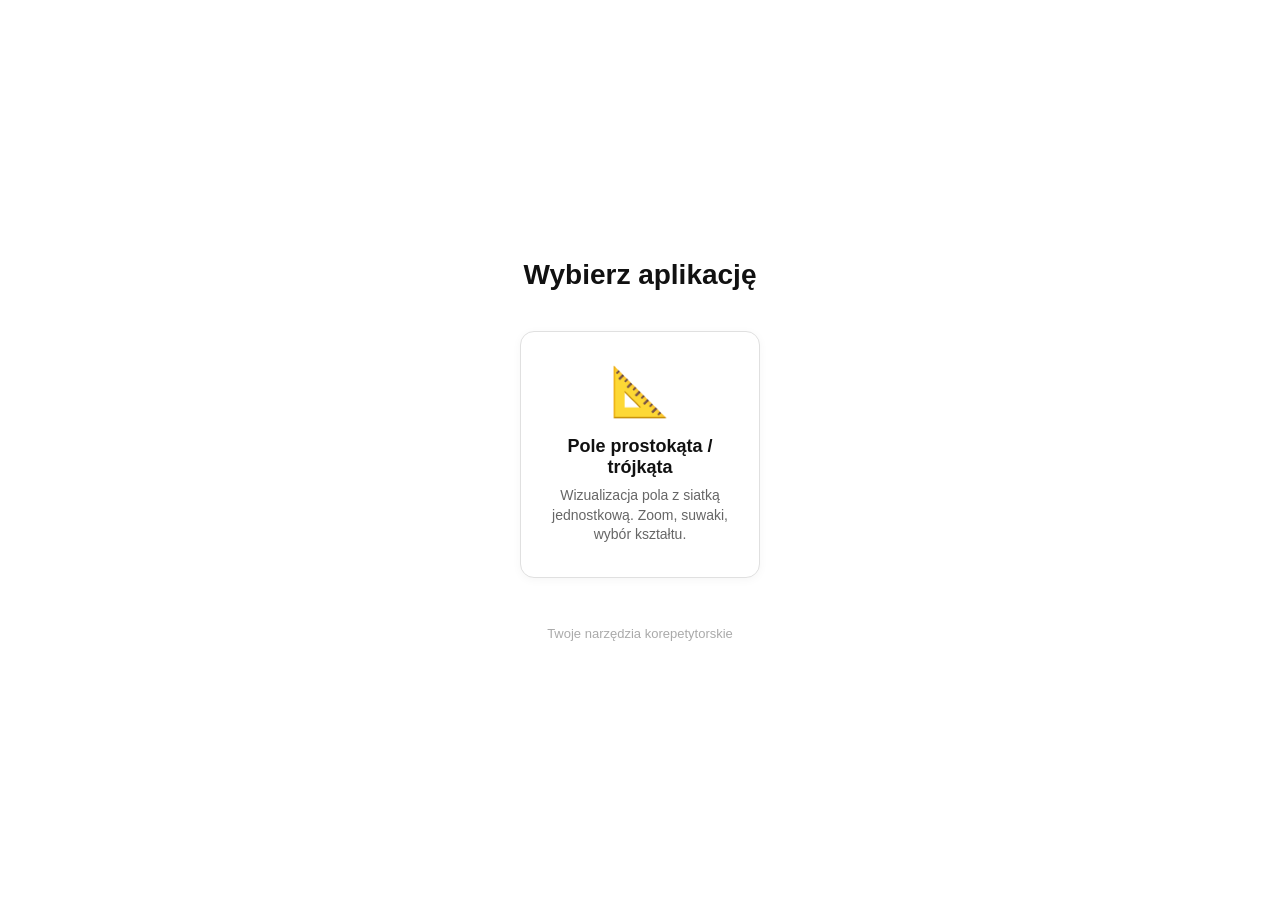
==== index.html @ ae8482b0 "Add files via upload" ====
<!DOCTYPE html>
<html lang="pl">
<head>
    <meta charset="UTF-8">
    <meta name="viewport" content="width=device-width, initial-scale=1.0">
    <title>Korepetycje – Aplikacje</title>
    <style>
        * { box-sizing: border-box; margin: 0; padding: 0; }
        body {
            font-family: -apple-system, BlinkMacSystemFont, "Segoe UI", Roboto, Helvetica, Arial, sans-serif;
            min-height: 100vh;
            background: white;
            color: #2c2c2c;
            display: flex;
            flex-direction: column;
            align-items: center;
            justify-content: center;
            padding: 24px;
        }
        h1 {
            font-size: 28px;
            font-weight: 600;
            margin-bottom: 40px;
            color: #111;
            text-align: center;
        }
        .app-grid {
            display: flex;
            flex-wrap: wrap;
            gap: 20px;
            justify-content: center;
        }
        .app-card {
            background: white;
            border: 1px solid #e0e0e0;
            border-radius: 14px;
            padding: 32px 24px;
            text-align: center;
            width: 240px;
            box-shadow: 0 2px 10px rgba(0,0,0,0.04);
            transition: box-shadow 0.2s, transform 0.2s;
            text-decoration: none;
            color: inherit;
            display: block;
        }
        .app-card:hover {
            box-shadow: 0 8px 24px rgba(0,0,0,0.08);
            transform: translateY(-2px);
        }
        .app-icon {
            font-size: 48px;
            margin-bottom: 16px;
        }
        .app-title {
            font-size: 18px;
            font-weight: 600;
            margin-bottom: 8px;
            color: #111;
        }
        .app-desc {
            font-size: 14px;
            color: #666;
            line-height: 1.4;
        }
        .footer {
            margin-top: 48px;
            font-size: 13px;
            color: #aaa;
        }
    </style>
</head>
<body>
    <h1>Wybierz aplikację</h1>
    <div class="app-grid">
        <!-- App card for the rectangle/triangle area app -->
        <a href="pole-prostokata/index.html" class="app-card">
            <div class="app-icon">📐</div>
            <div class="app-title">Pole prostokąta / trójkąta</div>
            <div class="app-desc">Wizualizacja pola z siatką jednostkową. Zoom, suwaki, wybór kształtu.</div>
        </a>
        <!-- Add more app cards here in the future -->
    </div>
    <div class="footer">Twoje narzędzia korepetytorskie</div>
</body>
</html>
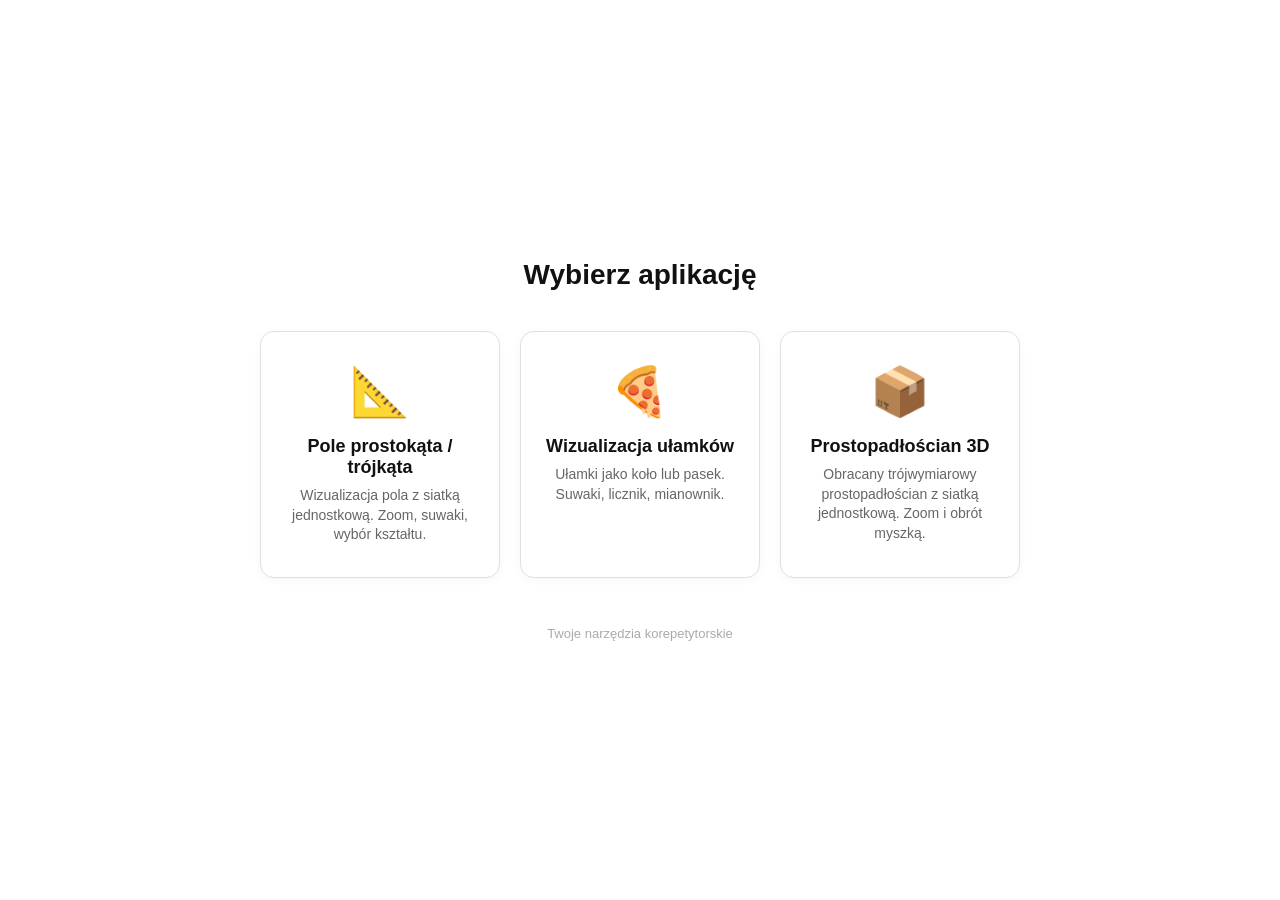
==== commit b0b78931: "Update index.html" ====
--- a/index.html
+++ b/index.html
@@ -73,13 +73,25 @@
     <h1>Wybierz aplikację</h1>
     <div class="app-grid">
         <!-- App card for the rectangle/triangle area app -->
-        <a href="pole-prostokata/index.html" class="app-card">
+        <a href="PoleApp/index.html" class="app-card">
             <div class="app-icon">📐</div>
             <div class="app-title">Pole prostokąta / trójkąta</div>
             <div class="app-desc">Wizualizacja pola z siatką jednostkową. Zoom, suwaki, wybór kształtu.</div>
         </a>
-        <!-- Add more app cards here in the future -->
+
+        <a href="UlamkiApp/index.html" class="app-card">
+        <div class="app-icon">🍕</div>
+        <div class="app-title">Wizualizacja ułamków</div>
+        <div class="app-desc">Ułamki jako koło lub pasek. Suwaki, licznik, mianownik.</div>
+        </a>
+
+        <a href="PrismApp/index.html" class="app-card">
+    <div class="app-icon">📦</div>
+    <div class="app-title">Prostopadłościan 3D</div>
+    <div class="app-desc">Obracany trójwymiarowy prostopadłościan z siatką jednostkową. Zoom i obrót myszką.</div>
+</a>
+        
     </div>
     <div class="footer">Twoje narzędzia korepetytorskie</div>
 </body>
-</html>+</html>
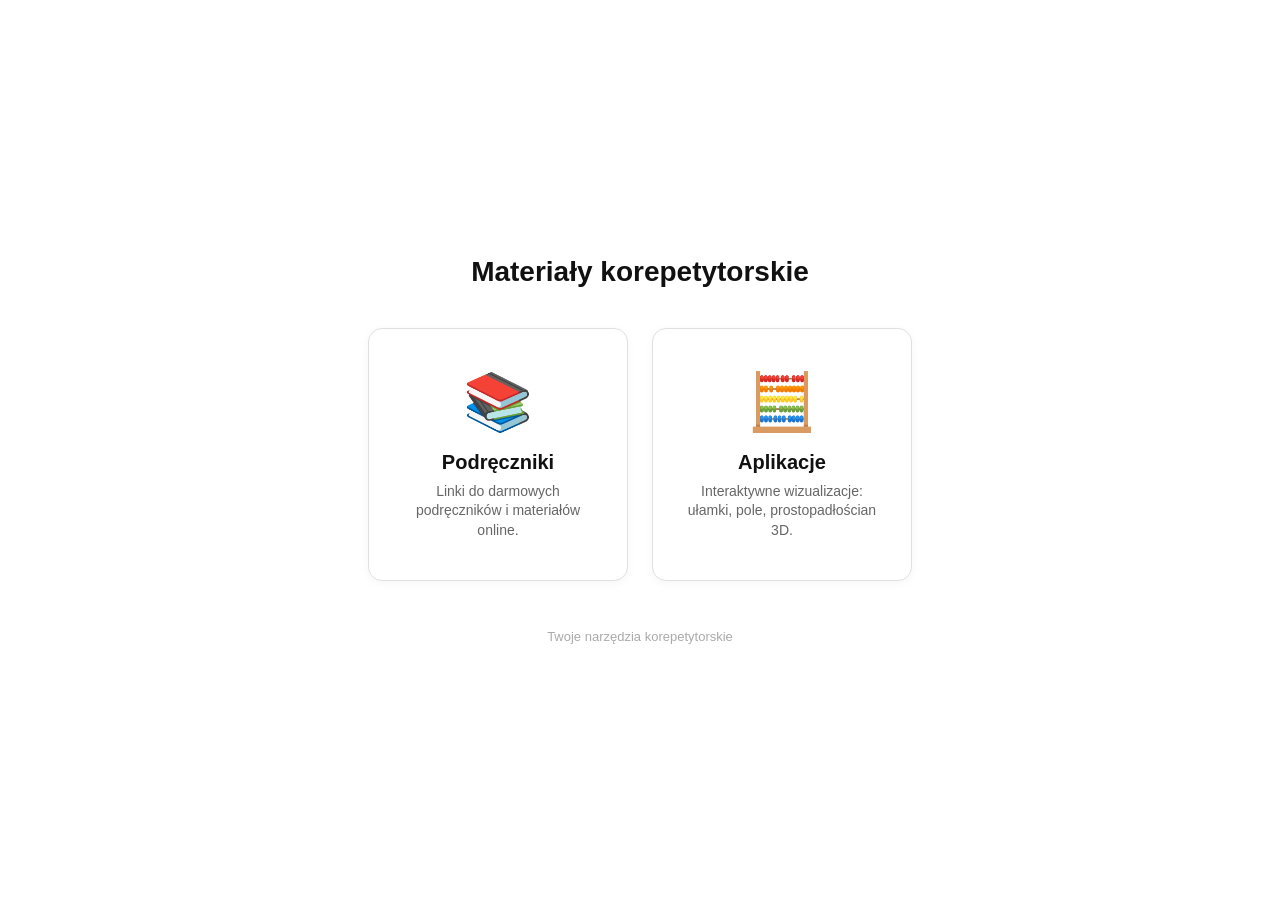
==== commit 7660c0e5: "Add files via upload" ====
--- a/index.html
+++ b/index.html
@@ -3,7 +3,7 @@
 <head>
     <meta charset="UTF-8">
     <meta name="viewport" content="width=device-width, initial-scale=1.0">
-    <title>Korepetycje – Aplikacje</title>
+    <title>Korepetycje – materiały</title>
     <style>
         * { box-sizing: border-box; margin: 0; padding: 0; }
         body {
@@ -24,40 +24,40 @@
             color: #111;
             text-align: center;
         }
-        .app-grid {
+        .hub-grid {
             display: flex;
             flex-wrap: wrap;
-            gap: 20px;
+            gap: 24px;
             justify-content: center;
         }
-        .app-card {
+        .hub-card {
             background: white;
             border: 1px solid #e0e0e0;
             border-radius: 14px;
-            padding: 32px 24px;
+            padding: 40px 32px;
             text-align: center;
-            width: 240px;
+            width: 260px;
             box-shadow: 0 2px 10px rgba(0,0,0,0.04);
             transition: box-shadow 0.2s, transform 0.2s;
             text-decoration: none;
             color: inherit;
             display: block;
         }
-        .app-card:hover {
+        .hub-card:hover {
             box-shadow: 0 8px 24px rgba(0,0,0,0.08);
             transform: translateY(-2px);
         }
-        .app-icon {
-            font-size: 48px;
+        .hub-icon {
+            font-size: 56px;
             margin-bottom: 16px;
         }
-        .app-title {
-            font-size: 18px;
+        .hub-title {
+            font-size: 20px;
             font-weight: 600;
             margin-bottom: 8px;
             color: #111;
         }
-        .app-desc {
+        .hub-desc {
             font-size: 14px;
             color: #666;
             line-height: 1.4;
@@ -70,28 +70,19 @@
     </style>
 </head>
 <body>
-    <h1>Wybierz aplikację</h1>
-    <div class="app-grid">
-        <!-- App card for the rectangle/triangle area app -->
-        <a href="PoleApp/index.html" class="app-card">
-            <div class="app-icon">📐</div>
-            <div class="app-title">Pole prostokąta / trójkąta</div>
-            <div class="app-desc">Wizualizacja pola z siatką jednostkową. Zoom, suwaki, wybór kształtu.</div>
+    <h1>Materiały korepetytorskie</h1>
+    <div class="hub-grid">
+        <a href="Books/index.html" class="hub-card">
+            <div class="hub-icon">📚</div>
+            <div class="hub-title">Podręczniki</div>
+            <div class="hub-desc">Linki do darmowych podręczników i materiałów online.</div>
         </a>
-
-        <a href="UlamkiApp/index.html" class="app-card">
-        <div class="app-icon">🍕</div>
-        <div class="app-title">Wizualizacja ułamków</div>
-        <div class="app-desc">Ułamki jako koło lub pasek. Suwaki, licznik, mianownik.</div>
+        <a href="Apps/index.html" class="hub-card">
+            <div class="hub-icon">🧮</div>
+            <div class="hub-title">Aplikacje</div>
+            <div class="hub-desc">Interaktywne wizualizacje: ułamki, pole, prostopadłościan 3D.</div>
         </a>
-
-        <a href="PrismApp/index.html" class="app-card">
-    <div class="app-icon">📦</div>
-    <div class="app-title">Prostopadłościan 3D</div>
-    <div class="app-desc">Obracany trójwymiarowy prostopadłościan z siatką jednostkową. Zoom i obrót myszką.</div>
-</a>
-        
     </div>
     <div class="footer">Twoje narzędzia korepetytorskie</div>
 </body>
-</html>
+</html>
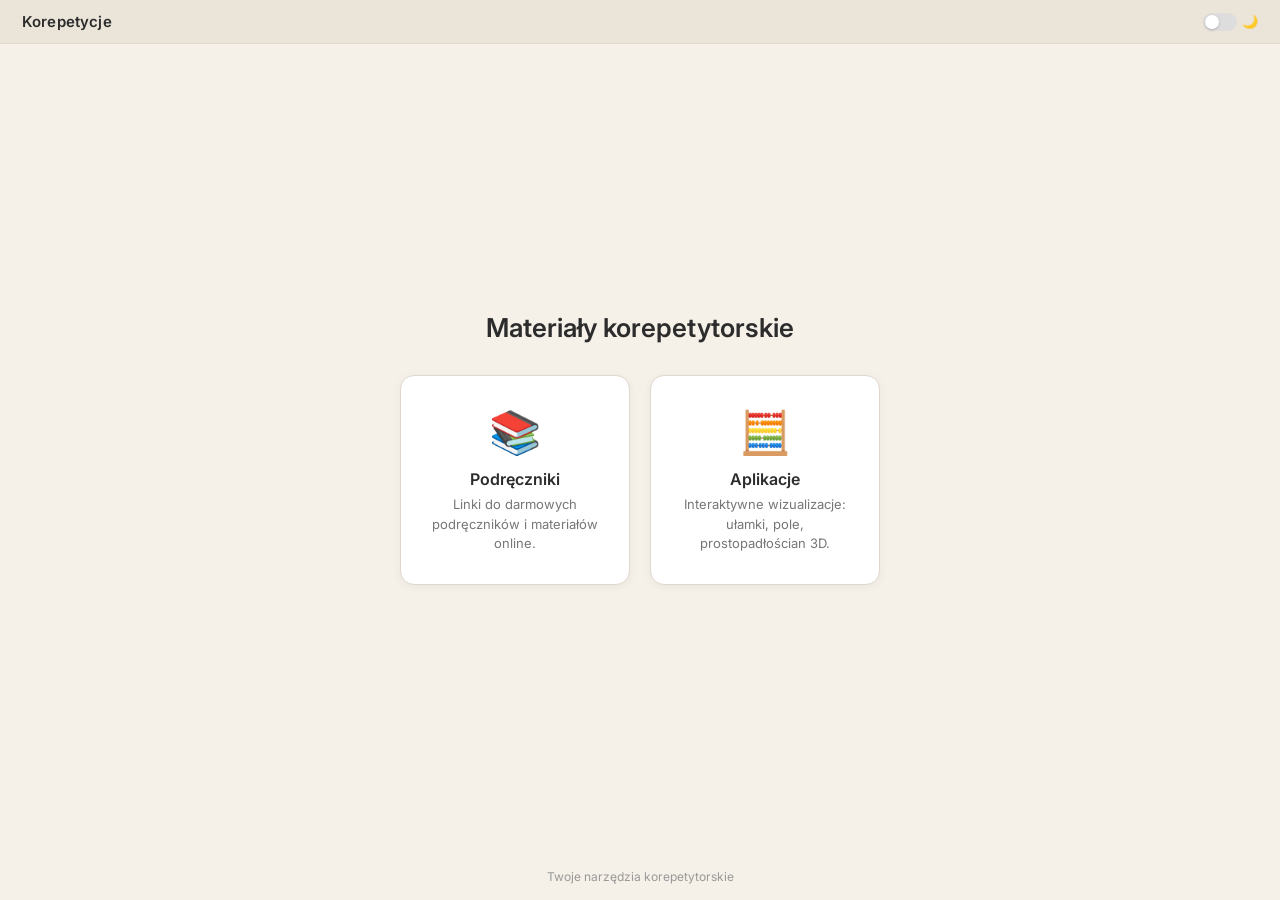
==== commit 12394e9b: "Add files via upload" ====
--- a/index.html
+++ b/index.html
@@ -1,88 +1,146 @@
 <!DOCTYPE html>
 <html lang="pl">
 <head>
-    <meta charset="UTF-8">
-    <meta name="viewport" content="width=device-width, initial-scale=1.0">
-    <title>Korepetycje – materiały</title>
-    <style>
-        * { box-sizing: border-box; margin: 0; padding: 0; }
-        body {
-            font-family: -apple-system, BlinkMacSystemFont, "Segoe UI", Roboto, Helvetica, Arial, sans-serif;
-            min-height: 100vh;
-            background: white;
-            color: #2c2c2c;
-            display: flex;
-            flex-direction: column;
-            align-items: center;
-            justify-content: center;
-            padding: 24px;
-        }
-        h1 {
-            font-size: 28px;
-            font-weight: 600;
-            margin-bottom: 40px;
-            color: #111;
-            text-align: center;
-        }
-        .hub-grid {
-            display: flex;
-            flex-wrap: wrap;
-            gap: 24px;
-            justify-content: center;
-        }
-        .hub-card {
-            background: white;
-            border: 1px solid #e0e0e0;
-            border-radius: 14px;
-            padding: 40px 32px;
-            text-align: center;
-            width: 260px;
-            box-shadow: 0 2px 10px rgba(0,0,0,0.04);
-            transition: box-shadow 0.2s, transform 0.2s;
-            text-decoration: none;
-            color: inherit;
-            display: block;
-        }
-        .hub-card:hover {
-            box-shadow: 0 8px 24px rgba(0,0,0,0.08);
-            transform: translateY(-2px);
-        }
-        .hub-icon {
-            font-size: 56px;
-            margin-bottom: 16px;
-        }
-        .hub-title {
-            font-size: 20px;
-            font-weight: 600;
-            margin-bottom: 8px;
-            color: #111;
-        }
-        .hub-desc {
-            font-size: 14px;
-            color: #666;
-            line-height: 1.4;
-        }
-        .footer {
-            margin-top: 48px;
-            font-size: 13px;
-            color: #aaa;
-        }
-    </style>
+  <meta charset="UTF-8">
+  <meta name="viewport" content="width=device-width, initial-scale=1.0">
+  <title>Korepetycje – materiały</title>
+  <link rel="preconnect" href="https://fonts.googleapis.com"><link href="https://fonts.googleapis.com/css2?family=Inter:wght@400;500;600&display=swap" rel="stylesheet">
+  <style>
+
+  :root {
+    --bg: #f5f0e8; --bg2: #ebe5d9; --bg-card: #ffffff;
+    --border: #e0d8cc; --text: #2c2c2c; --text-muted: #999; --text-sub: #777;
+    --input-bg: #fdfcf9; --input-border: #d5cdc0; --hover-bg: #e4ddd1;
+    --accent: #7a6a55; --divider: #ddd;
+    --shadow: 0 2px 10px rgba(0,0,0,0.05); --shadow-hover: 0 8px 24px rgba(0,0,0,0.10);
+  }
+  [data-theme="dark"] {
+    --bg: #1c1b18; --bg2: #242320; --bg-card: #242320;
+    --border: #38362f; --text: #e8e2d8; --text-muted: #6a6455; --text-sub: #8a8070;
+    --input-bg: #2a2825; --input-border: #45433a; --hover-bg: #2e2c28;
+    --accent: #a08c70; --divider: #38362f;
+    --shadow: 0 2px 10px rgba(0,0,0,0.3); --shadow-hover: 0 8px 24px rgba(0,0,0,0.4);
+  }
+  * { box-sizing: border-box; margin: 0; padding: 0; }
+  body { font-family: 'Inter', -apple-system, sans-serif; background: var(--bg); color: var(--text); transition: background 0.2s, color 0.2s; }
+  .topbar {
+    display: flex; align-items: center; justify-content: space-between;
+    padding: 12px 22px; background: var(--bg2); border-bottom: 1px solid var(--border);
+    flex-shrink: 0; transition: background 0.2s, border-color 0.2s;
+  }
+  .topbar-title { font-size: 15px; font-weight: 600; color: var(--text); letter-spacing: 0.01em; }
+  .topbar-right { display: flex; align-items: center; gap: 12px; }
+  .back-btn {
+    font-size: 13px; font-weight: 500; color: var(--text-muted); text-decoration: none;
+    padding: 5px 11px; border: 1px solid var(--input-border); border-radius: 6px;
+    background: transparent; white-space: nowrap; transition: background 0.15s, color 0.15s;
+  }
+  .back-btn:hover { background: var(--hover-bg); color: var(--text); }
+  .theme-toggle { display: flex; align-items: center; gap: 5px; cursor: pointer; user-select: none; }
+  .theme-toggle input[type="checkbox"] { display: none; }
+  .toggle-track {
+    width: 34px; height: 18px; background: var(--divider); border-radius: 9px;
+    position: relative; transition: background 0.2s; flex-shrink: 0;
+  }
+  .theme-toggle input:checked + .toggle-track { background: var(--accent); }
+  .toggle-thumb {
+    width: 14px; height: 14px; background: white; border-radius: 50%;
+    position: absolute; top: 2px; left: 2px; transition: transform 0.2s;
+    box-shadow: 0 1px 3px rgba(0,0,0,0.2);
+  }
+  .theme-toggle input:checked + .toggle-track .toggle-thumb { transform: translateX(16px); }
+  .toggle-icon { font-size: 13px; line-height: 1; }
+  .controls-bar {
+    flex-shrink: 0; display: flex; flex-wrap: wrap; align-items: center; justify-content: center;
+    gap: 16px; padding: 10px 20px 13px; background: var(--bg2); border-top: 1px solid var(--border);
+    transition: background 0.2s, border-color 0.2s;
+  }
+  .control-group { display: flex; align-items: center; gap: 7px; }
+  .ctrl-label { font-size: 11px; font-weight: 500; color: var(--text-muted); text-transform: uppercase; letter-spacing: 0.08em; white-space: nowrap; }
+  .bar-divider { width: 1px; height: 24px; background: var(--divider); }
+  input[type="text"] {
+    width: 52px; padding: 5px 6px; border: 1px solid var(--input-border); border-radius: 6px;
+    font-size: 13px; font-family: 'Inter', sans-serif; text-align: center;
+    background: var(--input-bg); color: var(--text); outline: none;
+    transition: background 0.2s, border-color 0.2s, color 0.2s;
+  }
+  input[type="text"]:focus { border-color: var(--accent); }
+  input[type="range"] { accent-color: var(--accent); cursor: pointer; width: 110px; }
+  select {
+    padding: 5px 8px; border: 1px solid var(--input-border); border-radius: 6px;
+    font-size: 13px; font-family: 'Inter', sans-serif;
+    background: var(--input-bg); color: var(--text); cursor: pointer; outline: none;
+    transition: background 0.2s, color 0.2s;
+  }
+  input[type="color"] {
+    width: 30px; height: 26px; border: 1px solid var(--input-border);
+    border-radius: 6px; cursor: pointer; background: var(--input-bg); padding: 2px;
+  }
+  .card-grid { display: flex; flex-wrap: wrap; gap: 20px; justify-content: center; }
+  .card {
+    background: var(--bg-card); border: 1px solid var(--border); border-radius: 14px;
+    padding: 30px 22px; text-align: center; text-decoration: none; color: var(--text);
+    display: block; box-shadow: var(--shadow);
+    transition: box-shadow 0.2s, transform 0.2s, background 0.2s, border-color 0.2s;
+  }
+  .card:hover { box-shadow: var(--shadow-hover); transform: translateY(-2px); }
+  .card-icon { font-size: 42px; margin-bottom: 12px; }
+  .card-title { font-size: 16px; font-weight: 600; margin-bottom: 6px; color: var(--text); }
+  .card-desc { font-size: 13px; color: var(--text-sub); line-height: 1.5; }
+
+    body { min-height: 100vh; display: flex; flex-direction: column; }
+    .main { flex: 1; display: flex; flex-direction: column; align-items: center; justify-content: center; padding: 32px 24px; gap: 32px; }
+    .page-title { font-size: 26px; font-weight: 600; color: var(--text); text-align: center; }
+    .card { width: 230px; }
+    .footer { text-align: center; font-size: 12px; color: var(--text-muted); padding: 16px; }
+  </style>
 </head>
 <body>
-    <h1>Materiały korepetytorskie</h1>
-    <div class="hub-grid">
-        <a href="Books/index.html" class="hub-card">
-            <div class="hub-icon">📚</div>
-            <div class="hub-title">Podręczniki</div>
-            <div class="hub-desc">Linki do darmowych podręczników i materiałów online.</div>
-        </a>
-        <a href="Apps/index.html" class="hub-card">
-            <div class="hub-icon">🧮</div>
-            <div class="hub-title">Aplikacje</div>
-            <div class="hub-desc">Interaktywne wizualizacje: ułamki, pole, prostopadłościan 3D.</div>
-        </a>
+  <div class="topbar">
+    <span class="topbar-title">Korepetycje</span>
+    <label class="theme-toggle" title="Tryb ciemny / jasny">
+      <input type="checkbox" id="themeToggle">
+      <span class="toggle-track"><span class="toggle-thumb"></span></span>
+      <span class="toggle-icon">🌙</span>
+    </label>
+  </div>
+  <div class="main">
+    <h1 class="page-title">Materiały korepetytorskie</h1>
+    <div class="card-grid">
+      <a href="Books/index.html" class="card">
+        <div class="card-icon">📚</div>
+        <div class="card-title">Podręczniki</div>
+        <div class="card-desc">Linki do darmowych podręczników i materiałów online.</div>
+      </a>
+      <a href="Apps/index.html" class="card">
+        <div class="card-icon">🧮</div>
+        <div class="card-title">Aplikacje</div>
+        <div class="card-desc">Interaktywne wizualizacje: ułamki, pole, prostopadłościan 3D.</div>
+      </a>
     </div>
-    <div class="footer">Twoje narzędzia korepetytorskie</div>
+  </div>
+  <div class="footer">Twoje narzędzia korepetytorskie</div>
+  <script>
+  (function() {
+    const toggle = document.getElementById('themeToggle');
+    const root = document.documentElement;
+    if (localStorage.getItem('theme') === 'dark') {
+      root.setAttribute('data-theme', 'dark');
+      if (toggle) toggle.checked = true;
+    }
+    if (toggle) {
+      toggle.addEventListener('change', () => {
+        if (toggle.checked) {
+          root.setAttribute('data-theme', 'dark');
+          localStorage.setItem('theme', 'dark');
+        } else {
+          root.removeAttribute('data-theme');
+          localStorage.setItem('theme', 'light');
+        }
+        window.dispatchEvent(new Event('themechange'));
+      });
+    }
+  })();
+</script>
 </body>
 </html>
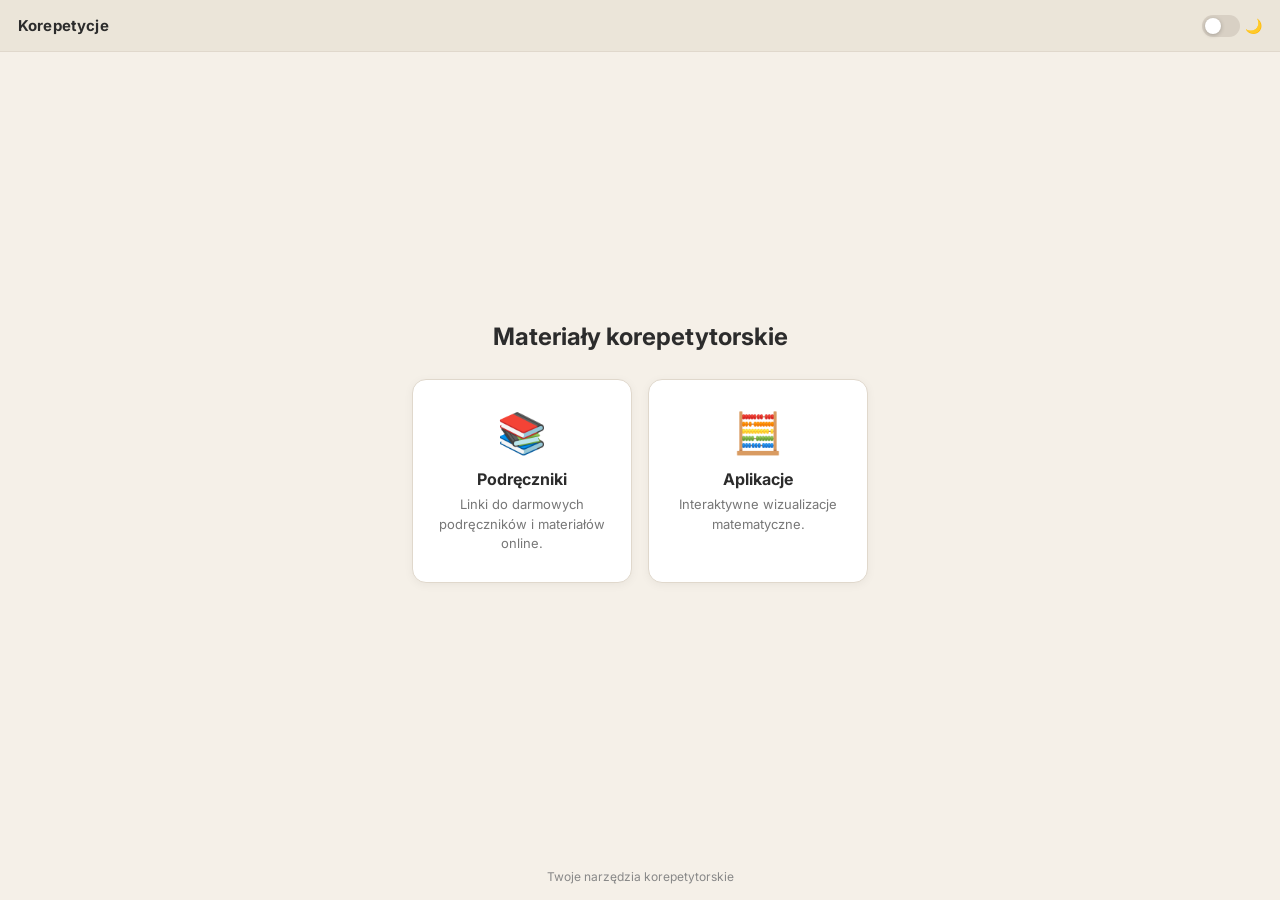
==== commit 2b14a133: "Add files via upload" ====
--- a/index.html
+++ b/index.html
@@ -4,94 +4,142 @@
   <meta charset="UTF-8">
   <meta name="viewport" content="width=device-width, initial-scale=1.0">
   <title>Korepetycje – materiały</title>
-  <link rel="preconnect" href="https://fonts.googleapis.com"><link href="https://fonts.googleapis.com/css2?family=Inter:wght@400;500;600&display=swap" rel="stylesheet">
+  <link rel="preconnect" href="https://fonts.googleapis.com"><link href="https://fonts.googleapis.com/css2?family=Inter:wght@400;500;600;700&display=swap" rel="stylesheet">
   <style>
 
   :root {
     --bg: #f5f0e8; --bg2: #ebe5d9; --bg-card: #ffffff;
-    --border: #e0d8cc; --text: #2c2c2c; --text-muted: #999; --text-sub: #777;
-    --input-bg: #fdfcf9; --input-border: #d5cdc0; --hover-bg: #e4ddd1;
-    --accent: #7a6a55; --divider: #ddd;
+    --border: #e0d8cc; --text: #2c2c2c; --text-muted: #888; --text-sub: #777;
+    --input-bg: #fdfcf9; --input-border: #c8c0b4; --hover-bg: #e4ddd1;
+    --accent: #7a6a55; --divider: #d8d0c4;
     --shadow: 0 2px 10px rgba(0,0,0,0.05); --shadow-hover: 0 8px 24px rgba(0,0,0,0.10);
   }
   [data-theme="dark"] {
     --bg: #1c1b18; --bg2: #242320; --bg-card: #242320;
     --border: #38362f; --text: #e8e2d8; --text-muted: #6a6455; --text-sub: #8a8070;
-    --input-bg: #2a2825; --input-border: #45433a; --hover-bg: #2e2c28;
-    --accent: #a08c70; --divider: #38362f;
+    --input-bg: #2a2825; --input-border: #4a4840; --hover-bg: #2e2c28;
+    --accent: #a08c70; --divider: #3a3830;
     --shadow: 0 2px 10px rgba(0,0,0,0.3); --shadow-hover: 0 8px 24px rgba(0,0,0,0.4);
   }
   * { box-sizing: border-box; margin: 0; padding: 0; }
-  body { font-family: 'Inter', -apple-system, sans-serif; background: var(--bg); color: var(--text); transition: background 0.2s, color 0.2s; }
+  body {
+    font-family: 'Inter', -apple-system, sans-serif;
+    background: var(--bg); color: var(--text);
+    transition: background 0.2s, color 0.2s;
+    -webkit-tap-highlight-color: transparent;
+  }
+
+  /* ── Topbar ── */
   .topbar {
     display: flex; align-items: center; justify-content: space-between;
-    padding: 12px 22px; background: var(--bg2); border-bottom: 1px solid var(--border);
+    padding: 13px 18px; background: var(--bg2); border-bottom: 1px solid var(--border);
     flex-shrink: 0; transition: background 0.2s, border-color 0.2s;
+    min-height: 52px;
   }
-  .topbar-title { font-size: 15px; font-weight: 600; color: var(--text); letter-spacing: 0.01em; }
-  .topbar-right { display: flex; align-items: center; gap: 12px; }
+  .topbar-title { font-size: 15px; font-weight: 700; color: var(--text); letter-spacing: 0.01em; }
+  .topbar-right { display: flex; align-items: center; gap: 10px; }
+
   .back-btn {
-    font-size: 13px; font-weight: 500; color: var(--text-muted); text-decoration: none;
-    padding: 5px 11px; border: 1px solid var(--input-border); border-radius: 6px;
-    background: transparent; white-space: nowrap; transition: background 0.15s, color 0.15s;
+    font-size: 13px; font-weight: 600; color: var(--text-muted); text-decoration: none;
+    padding: 7px 13px; border: 1.5px solid var(--input-border); border-radius: 8px;
+    background: var(--input-bg); white-space: nowrap;
+    transition: background 0.15s, color 0.15s, border-color 0.15s;
   }
   .back-btn:hover { background: var(--hover-bg); color: var(--text); }
+
+  /* ── Dark mode toggle ── */
   .theme-toggle { display: flex; align-items: center; gap: 5px; cursor: pointer; user-select: none; }
   .theme-toggle input[type="checkbox"] { display: none; }
   .toggle-track {
-    width: 34px; height: 18px; background: var(--divider); border-radius: 9px;
+    width: 38px; height: 22px; background: var(--divider); border-radius: 11px;
     position: relative; transition: background 0.2s; flex-shrink: 0;
   }
   .theme-toggle input:checked + .toggle-track { background: var(--accent); }
   .toggle-thumb {
-    width: 14px; height: 14px; background: white; border-radius: 50%;
-    position: absolute; top: 2px; left: 2px; transition: transform 0.2s;
-    box-shadow: 0 1px 3px rgba(0,0,0,0.2);
+    width: 16px; height: 16px; background: white; border-radius: 50%;
+    position: absolute; top: 3px; left: 3px; transition: transform 0.2s;
+    box-shadow: 0 1px 4px rgba(0,0,0,0.25);
   }
   .theme-toggle input:checked + .toggle-track .toggle-thumb { transform: translateX(16px); }
-  .toggle-icon { font-size: 13px; line-height: 1; }
+  .toggle-icon { font-size: 14px; line-height: 1; }
+
+  /* ── Bottom controls bar ── */
   .controls-bar {
-    flex-shrink: 0; display: flex; flex-wrap: wrap; align-items: center; justify-content: center;
-    gap: 16px; padding: 10px 20px 13px; background: var(--bg2); border-top: 1px solid var(--border);
+    flex-shrink: 0;
+    display: flex; flex-wrap: wrap; align-items: center; justify-content: center;
+    gap: 14px 20px; padding: 12px 16px 16px;
+    background: var(--bg2); border-top: 1px solid var(--border);
     transition: background 0.2s, border-color 0.2s;
   }
-  .control-group { display: flex; align-items: center; gap: 7px; }
-  .ctrl-label { font-size: 11px; font-weight: 500; color: var(--text-muted); text-transform: uppercase; letter-spacing: 0.08em; white-space: nowrap; }
-  .bar-divider { width: 1px; height: 24px; background: var(--divider); }
+  .control-group { display: flex; align-items: center; gap: 8px; flex-wrap: nowrap; }
+  .ctrl-label {
+    font-size: 11px; font-weight: 700; color: var(--text-muted);
+    text-transform: uppercase; letter-spacing: 0.09em; white-space: nowrap;
+    min-width: 56px;
+  }
+  .bar-divider { width: 1px; height: 28px; background: var(--divider); flex-shrink: 0; }
+
+  /* ── Inputs ── */
   input[type="text"] {
-    width: 52px; padding: 5px 6px; border: 1px solid var(--input-border); border-radius: 6px;
-    font-size: 13px; font-family: 'Inter', sans-serif; text-align: center;
-    background: var(--input-bg); color: var(--text); outline: none;
-    transition: background 0.2s, border-color 0.2s, color 0.2s;
+    width: 56px; padding: 7px 8px;
+    border: 1.5px solid var(--input-border); border-radius: 8px;
+    font-size: 15px; font-weight: 600; font-family: 'Inter', sans-serif;
+    text-align: center; background: var(--input-bg); color: var(--text);
+    outline: none; transition: background 0.2s, border-color 0.2s, color 0.2s;
   }
   input[type="text"]:focus { border-color: var(--accent); }
-  input[type="range"] { accent-color: var(--accent); cursor: pointer; width: 110px; }
+  input[type="range"] {
+    accent-color: var(--accent); cursor: pointer;
+    width: 120px; height: 20px;
+  }
   select {
-    padding: 5px 8px; border: 1px solid var(--input-border); border-radius: 6px;
-    font-size: 13px; font-family: 'Inter', sans-serif;
-    background: var(--input-bg); color: var(--text); cursor: pointer; outline: none;
-    transition: background 0.2s, color 0.2s;
+    padding: 7px 10px; border: 1.5px solid var(--input-border); border-radius: 8px;
+    font-size: 14px; font-weight: 600; font-family: 'Inter', sans-serif;
+    background: var(--input-bg); color: var(--text);
+    cursor: pointer; outline: none; transition: background 0.2s, color 0.2s;
   }
   input[type="color"] {
-    width: 30px; height: 26px; border: 1px solid var(--input-border);
-    border-radius: 6px; cursor: pointer; background: var(--input-bg); padding: 2px;
+    width: 36px; height: 32px; border: 1.5px solid var(--input-border);
+    border-radius: 8px; cursor: pointer; background: var(--input-bg); padding: 2px;
   }
-  .card-grid { display: flex; flex-wrap: wrap; gap: 20px; justify-content: center; }
+
+  /* ── Cards ── */
+  .card-grid { display: flex; flex-wrap: wrap; gap: 16px; justify-content: center; }
   .card {
-    background: var(--bg-card); border: 1px solid var(--border); border-radius: 14px;
-    padding: 30px 22px; text-align: center; text-decoration: none; color: var(--text);
-    display: block; box-shadow: var(--shadow);
+    background: var(--bg-card); border: 1.5px solid var(--border); border-radius: 14px;
+    padding: 28px 20px; text-align: center; text-decoration: none; color: var(--text);
+    display: block; box-shadow: var(--shadow); width: 220px;
     transition: box-shadow 0.2s, transform 0.2s, background 0.2s, border-color 0.2s;
   }
   .card:hover { box-shadow: var(--shadow-hover); transform: translateY(-2px); }
-  .card-icon { font-size: 42px; margin-bottom: 12px; }
-  .card-title { font-size: 16px; font-weight: 600; margin-bottom: 6px; color: var(--text); }
-  .card-desc { font-size: 13px; color: var(--text-sub); line-height: 1.5; }
+  .card-icon { font-size: 40px; margin-bottom: 12px; }
+  .card-title { font-size: 16px; font-weight: 700; margin-bottom: 6px; color: var(--text); }
+  .card-desc { font-size: 13px; font-weight: 400; color: var(--text-sub); line-height: 1.5; }
+
+  /* ── Mobile ── */
+  @media (max-width: 600px) {
+    .topbar { padding: 11px 14px; }
+    .topbar-title { font-size: 14px; }
+    .back-btn { font-size: 12px; padding: 6px 10px; }
+    .controls-bar { gap: 10px 14px; padding: 10px 12px 14px; }
+    .ctrl-label { font-size: 10px; min-width: 48px; }
+    input[type="text"] { width: 48px; font-size: 14px; padding: 6px; }
+    input[type="range"] { width: 90px; }
+    select { font-size: 13px; padding: 6px 8px; }
+    .bar-divider { display: none; }
+    .card { width: 160px; padding: 20px 14px; }
+    .card-icon { font-size: 32px; margin-bottom: 8px; }
+    .card-title { font-size: 14px; }
+    .card-desc { font-size: 12px; }
+  }
+  @media (max-width: 380px) {
+    .card { width: 140px; }
+    input[type="range"] { width: 75px; }
+  }
 
     body { min-height: 100vh; display: flex; flex-direction: column; }
-    .main { flex: 1; display: flex; flex-direction: column; align-items: center; justify-content: center; padding: 32px 24px; gap: 32px; }
-    .page-title { font-size: 26px; font-weight: 600; color: var(--text); text-align: center; }
-    .card { width: 230px; }
+    .main { flex: 1; display: flex; flex-direction: column; align-items: center; justify-content: center; padding: 32px 20px; gap: 28px; }
+    .page-title { font-size: 24px; font-weight: 700; color: var(--text); text-align: center; }
     .footer { text-align: center; font-size: 12px; color: var(--text-muted); padding: 16px; }
   </style>
 </head>
@@ -115,7 +163,7 @@
       <a href="Apps/index.html" class="card">
         <div class="card-icon">🧮</div>
         <div class="card-title">Aplikacje</div>
-        <div class="card-desc">Interaktywne wizualizacje: ułamki, pole, prostopadłościan 3D.</div>
+        <div class="card-desc">Interaktywne wizualizacje matematyczne.</div>
       </a>
     </div>
   </div>
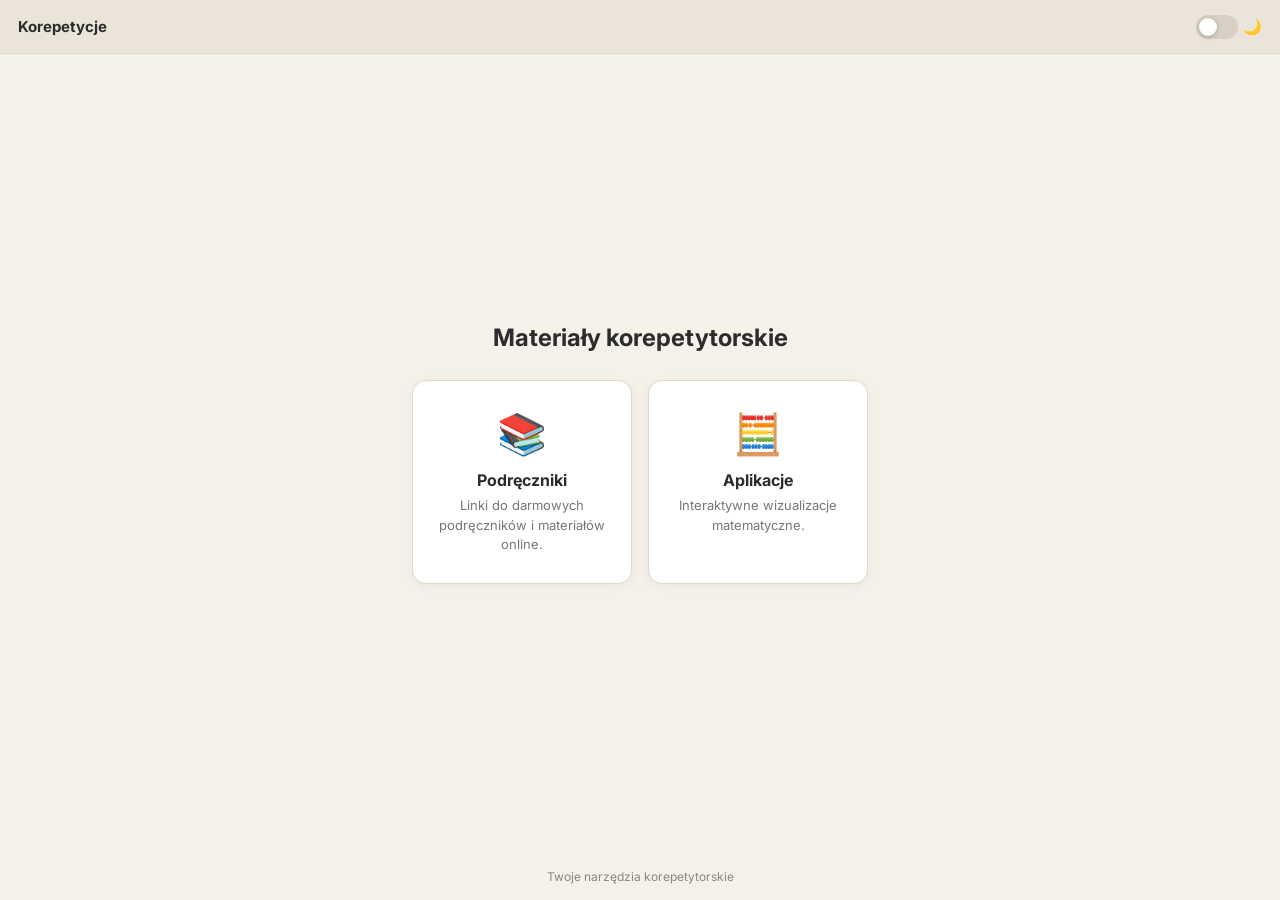
==== commit 4d2d52b2: "Add files via upload" ====
--- a/index.html
+++ b/index.html
@@ -32,74 +32,68 @@
   /* ── Topbar ── */
   .topbar {
     display: flex; align-items: center; justify-content: space-between;
-    padding: 13px 18px; background: var(--bg2); border-bottom: 1px solid var(--border);
-    flex-shrink: 0; transition: background 0.2s, border-color 0.2s;
-    min-height: 52px;
-  }
-  .topbar-title { font-size: 15px; font-weight: 700; color: var(--text); letter-spacing: 0.01em; }
+    padding: 14px 18px; background: var(--bg2); border-bottom: 1px solid var(--border);
+    flex-shrink: 0; transition: background 0.2s, border-color 0.2s; min-height: 54px;
+  }
+  .topbar-title { font-size: 15px; font-weight: 700; color: var(--text); }
   .topbar-right { display: flex; align-items: center; gap: 10px; }
-
   .back-btn {
-    font-size: 13px; font-weight: 600; color: var(--text-muted); text-decoration: none;
-    padding: 7px 13px; border: 1.5px solid var(--input-border); border-radius: 8px;
+    font-size: 14px; font-weight: 600; color: var(--text-muted); text-decoration: none;
+    padding: 8px 14px; border: 1.5px solid var(--input-border); border-radius: 8px;
     background: var(--input-bg); white-space: nowrap;
-    transition: background 0.15s, color 0.15s, border-color 0.15s;
+    transition: background 0.15s, color 0.15s;
   }
   .back-btn:hover { background: var(--hover-bg); color: var(--text); }
 
-  /* ── Dark mode toggle ── */
+  /* ── Dark toggle ── */
   .theme-toggle { display: flex; align-items: center; gap: 5px; cursor: pointer; user-select: none; }
   .theme-toggle input[type="checkbox"] { display: none; }
   .toggle-track {
-    width: 38px; height: 22px; background: var(--divider); border-radius: 11px;
+    width: 42px; height: 24px; background: var(--divider); border-radius: 12px;
     position: relative; transition: background 0.2s; flex-shrink: 0;
   }
   .theme-toggle input:checked + .toggle-track { background: var(--accent); }
   .toggle-thumb {
-    width: 16px; height: 16px; background: white; border-radius: 50%;
+    width: 18px; height: 18px; background: white; border-radius: 50%;
     position: absolute; top: 3px; left: 3px; transition: transform 0.2s;
     box-shadow: 0 1px 4px rgba(0,0,0,0.25);
   }
-  .theme-toggle input:checked + .toggle-track .toggle-thumb { transform: translateX(16px); }
-  .toggle-icon { font-size: 14px; line-height: 1; }
-
-  /* ── Bottom controls bar ── */
+  .theme-toggle input:checked + .toggle-track .toggle-thumb { transform: translateX(18px); }
+  .toggle-icon { font-size: 15px; line-height: 1; }
+
+  /* ── Controls bar (desktop) ── */
   .controls-bar {
-    flex-shrink: 0;
-    display: flex; flex-wrap: wrap; align-items: center; justify-content: center;
-    gap: 14px 20px; padding: 12px 16px 16px;
+    flex-shrink: 0; display: flex; flex-wrap: wrap;
+    align-items: center; justify-content: center;
+    gap: 14px 22px; padding: 12px 18px 16px;
     background: var(--bg2); border-top: 1px solid var(--border);
     transition: background 0.2s, border-color 0.2s;
   }
-  .control-group { display: flex; align-items: center; gap: 8px; flex-wrap: nowrap; }
+  .control-group { display: flex; align-items: center; gap: 9px; }
   .ctrl-label {
-    font-size: 11px; font-weight: 700; color: var(--text-muted);
-    text-transform: uppercase; letter-spacing: 0.09em; white-space: nowrap;
-    min-width: 56px;
+    font-size: 12px; font-weight: 700; color: var(--text-muted);
+    text-transform: uppercase; letter-spacing: 0.08em; white-space: nowrap; min-width: 60px;
   }
   .bar-divider { width: 1px; height: 28px; background: var(--divider); flex-shrink: 0; }
 
-  /* ── Inputs ── */
+  /* ── Form elements (desktop) ── */
   input[type="text"] {
-    width: 56px; padding: 7px 8px;
+    width: 58px; padding: 7px 8px;
     border: 1.5px solid var(--input-border); border-radius: 8px;
     font-size: 15px; font-weight: 600; font-family: 'Inter', sans-serif;
     text-align: center; background: var(--input-bg); color: var(--text);
     outline: none; transition: background 0.2s, border-color 0.2s, color 0.2s;
   }
   input[type="text"]:focus { border-color: var(--accent); }
-  input[type="range"] {
-    accent-color: var(--accent); cursor: pointer;
-    width: 120px; height: 20px;
-  }
+  input[type="range"] { accent-color: var(--accent); cursor: pointer; width: 130px; height: 22px; }
   select {
     padding: 7px 10px; border: 1.5px solid var(--input-border); border-radius: 8px;
     font-size: 14px; font-weight: 600; font-family: 'Inter', sans-serif;
-    background: var(--input-bg); color: var(--text);
-    cursor: pointer; outline: none; transition: background 0.2s, color 0.2s;
+    background: var(--input-bg); color: var(--text); cursor: pointer; outline: none;
+    transition: background 0.2s, color 0.2s;
   }
   input[type="color"] {
-    width: 36px; height: 32px; border: 1.5px solid var(--input-border);
+    width: 38px; height: 34px; border: 1.5px solid var(--input-border);
     border-radius: 8px; cursor: pointer; background: var(--input-bg); padding: 2px;
   }
 
@@ -113,34 +107,78 @@
   }
   .card:hover { box-shadow: var(--shadow-hover); transform: translateY(-2px); }
   .card-icon { font-size: 40px; margin-bottom: 12px; }
-  .card-title { font-size: 16px; font-weight: 700; margin-bottom: 6px; color: var(--text); }
-  .card-desc { font-size: 13px; font-weight: 400; color: var(--text-sub); line-height: 1.5; }
-
-  /* ── Mobile ── */
+  .card-title { font-size: 16px; font-weight: 700; margin-bottom: 6px; }
+  .card-desc { font-size: 13px; color: var(--text-sub); line-height: 1.5; }
+
+  /* ════════════════════════════════
+     MOBILE  (≤ 600px)
+     ════════════════════════════════ */
   @media (max-width: 600px) {
-    .topbar { padding: 11px 14px; }
+
+    /* Topbar */
+    .topbar { padding: 12px 14px; min-height: 52px; }
     .topbar-title { font-size: 14px; }
-    .back-btn { font-size: 12px; padding: 6px 10px; }
-    .controls-bar { gap: 10px 14px; padding: 10px 12px 14px; }
-    .ctrl-label { font-size: 10px; min-width: 48px; }
-    input[type="text"] { width: 48px; font-size: 14px; padding: 6px; }
-    input[type="range"] { width: 90px; }
-    select { font-size: 13px; padding: 6px 8px; }
+    .back-btn { font-size: 13px; padding: 7px 12px; }
+    .toggle-track { width: 38px; height: 22px; }
+    .toggle-thumb { width: 16px; height: 16px; }
+    .theme-toggle input:checked + .toggle-track .toggle-thumb { transform: translateX(16px); }
+
+    /* Controls: stack each group as its own full-width row */
+    .controls-bar {
+      flex-direction: column;
+      align-items: stretch;
+      gap: 10px;
+      padding: 12px 14px 16px;
+    }
     .bar-divider { display: none; }
-    .card { width: 160px; padding: 20px 14px; }
-    .card-icon { font-size: 32px; margin-bottom: 8px; }
-    .card-title { font-size: 14px; }
-    .card-desc { font-size: 12px; }
-  }
-  @media (max-width: 380px) {
-    .card { width: 140px; }
-    input[type="range"] { width: 75px; }
-  }
-
-    body { min-height: 100vh; display: flex; flex-direction: column; }
+    .control-group {
+      width: 100%;
+      justify-content: space-between;
+    }
+    .ctrl-label {
+      font-size: 13px;
+      min-width: 80px;
+      flex-shrink: 0;
+    }
+    input[type="text"] {
+      width: 60px;
+      font-size: 16px;
+      padding: 8px;
+      flex-shrink: 0;
+    }
+    input[type="range"] {
+      flex: 1;
+      width: auto;
+      height: 28px;
+    }
+    select {
+      flex: 1;
+      font-size: 15px;
+      padding: 8px 10px;
+    }
+    input[type="color"] {
+      width: 44px; height: 38px; flex-shrink: 0;
+    }
+
+    /* Cards: single column, full width */
+    .card-grid { flex-direction: column; align-items: stretch; gap: 12px; width: 100%; }
+    .card {
+      width: 100%; padding: 20px 18px;
+      display: flex; align-items: center; gap: 16px; text-align: left;
+    }
+    .card-icon { font-size: 36px; margin-bottom: 0; flex-shrink: 0; }
+    .card-title { font-size: 16px; margin-bottom: 3px; }
+    .card-desc { font-size: 13px; }
+  }
+
+    body { min-height: 100dvh; display: flex; flex-direction: column; }
     .main { flex: 1; display: flex; flex-direction: column; align-items: center; justify-content: center; padding: 32px 20px; gap: 28px; }
-    .page-title { font-size: 24px; font-weight: 700; color: var(--text); text-align: center; }
+    .page-title { font-size: 24px; font-weight: 700; text-align: center; }
     .footer { text-align: center; font-size: 12px; color: var(--text-muted); padding: 16px; }
+    @media (max-width: 600px) {
+      .main { padding: 24px 16px; gap: 20px; justify-content: flex-start; padding-top: 32px; }
+      .page-title { font-size: 22px; }
+    }
   </style>
 </head>
 <body>
@@ -157,13 +195,11 @@
     <div class="card-grid">
       <a href="Books/index.html" class="card">
         <div class="card-icon">📚</div>
-        <div class="card-title">Podręczniki</div>
-        <div class="card-desc">Linki do darmowych podręczników i materiałów online.</div>
+        <div><div class="card-title">Podręczniki</div><div class="card-desc">Linki do darmowych podręczników i materiałów online.</div></div>
       </a>
       <a href="Apps/index.html" class="card">
         <div class="card-icon">🧮</div>
-        <div class="card-title">Aplikacje</div>
-        <div class="card-desc">Interaktywne wizualizacje matematyczne.</div>
+        <div><div class="card-title">Aplikacje</div><div class="card-desc">Interaktywne wizualizacje matematyczne.</div></div>
       </a>
     </div>
   </div>
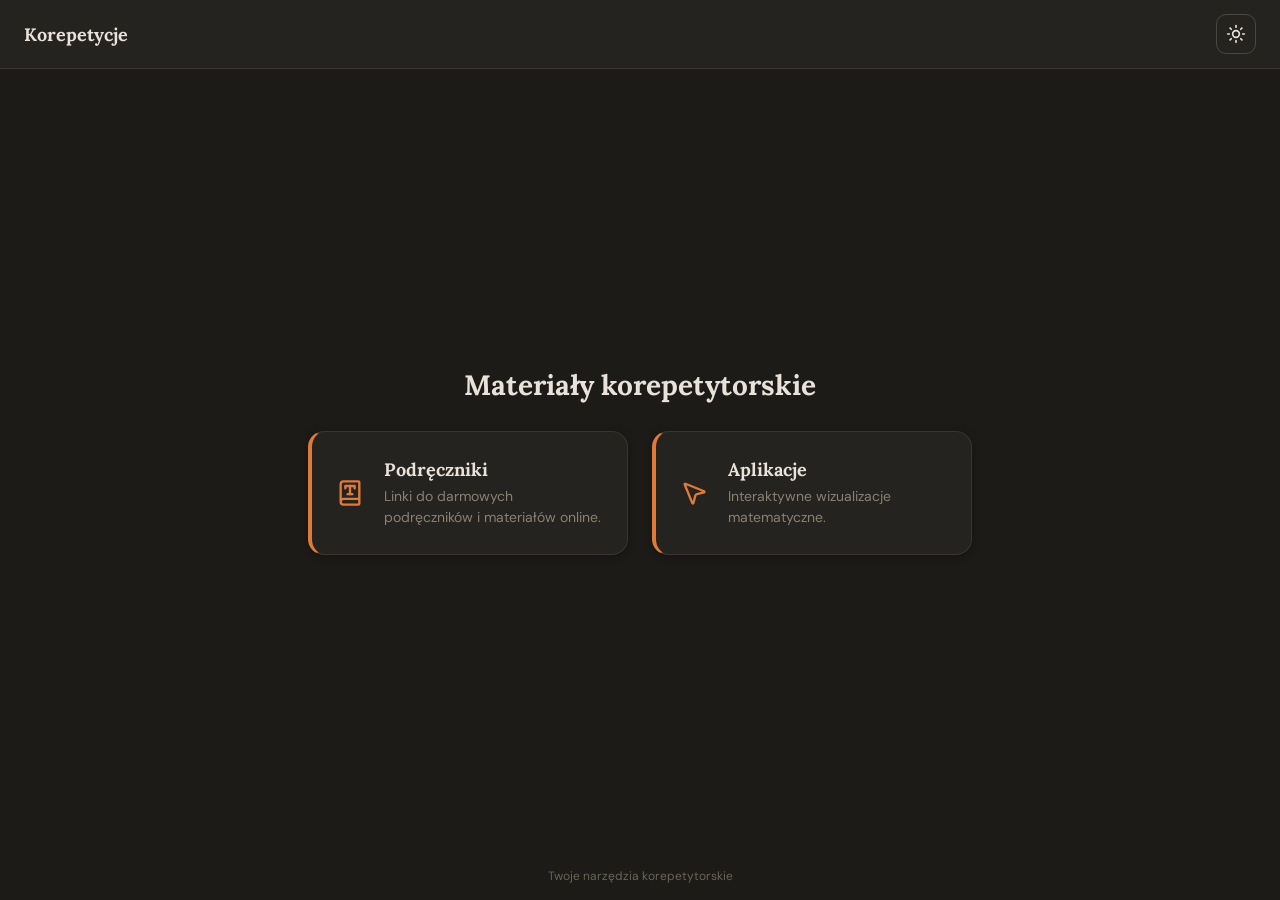
==== commit 167fa06c: "Add files via upload" ====
--- a/index.html
+++ b/index.html
@@ -4,227 +4,45 @@
   <meta charset="UTF-8">
   <meta name="viewport" content="width=device-width, initial-scale=1.0">
   <title>Korepetycje – materiały</title>
-  <link rel="preconnect" href="https://fonts.googleapis.com"><link href="https://fonts.googleapis.com/css2?family=Inter:wght@400;500;600;700&display=swap" rel="stylesheet">
+  <link rel="icon" href="data:image/svg+xml,<svg xmlns='http://www.w3.org/2000/svg' viewBox='0 0 24 24' fill='none' stroke='%23c4601e' stroke-width='2' stroke-linecap='round' stroke-linejoin='round'><line x1='9' x2='9' y1='4' y2='20'/><path d='M4 7c0-1.7 1.3-3 3-3h13'/><path d='M18 20c-1.7 0-3-1.3-3-3V4'/></svg>">
+  <link rel="preconnect" href="https://fonts.googleapis.com">
+  <link rel="preconnect" href="https://fonts.gstatic.com" crossorigin>
+  <link href="https://fonts.googleapis.com/css2?family=DM+Sans:wght@400;500;600;700&family=Lora:wght@600;700&display=swap" rel="stylesheet">
+  <script>
+    if (localStorage.getItem('theme') !== 'light') {
+      document.documentElement.setAttribute('data-theme', 'dark');
+    }
+  </script>
+  <link rel="stylesheet" href="shared/common.css">
   <style>
-
-  :root {
-    --bg: #f5f0e8; --bg2: #ebe5d9; --bg-card: #ffffff;
-    --border: #e0d8cc; --text: #2c2c2c; --text-muted: #888; --text-sub: #777;
-    --input-bg: #fdfcf9; --input-border: #c8c0b4; --hover-bg: #e4ddd1;
-    --accent: #7a6a55; --divider: #d8d0c4;
-    --shadow: 0 2px 10px rgba(0,0,0,0.05); --shadow-hover: 0 8px 24px rgba(0,0,0,0.10);
-  }
-  [data-theme="dark"] {
-    --bg: #1c1b18; --bg2: #242320; --bg-card: #242320;
-    --border: #38362f; --text: #e8e2d8; --text-muted: #6a6455; --text-sub: #8a8070;
-    --input-bg: #2a2825; --input-border: #4a4840; --hover-bg: #2e2c28;
-    --accent: #a08c70; --divider: #3a3830;
-    --shadow: 0 2px 10px rgba(0,0,0,0.3); --shadow-hover: 0 8px 24px rgba(0,0,0,0.4);
-  }
-  * { box-sizing: border-box; margin: 0; padding: 0; }
-  body {
-    font-family: 'Inter', -apple-system, sans-serif;
-    background: var(--bg); color: var(--text);
-    transition: background 0.2s, color 0.2s;
-    -webkit-tap-highlight-color: transparent;
-  }
-
-  /* ── Topbar ── */
-  .topbar {
-    display: flex; align-items: center; justify-content: space-between;
-    padding: 14px 18px; background: var(--bg2); border-bottom: 1px solid var(--border);
-    flex-shrink: 0; transition: background 0.2s, border-color 0.2s; min-height: 54px;
-  }
-  .topbar-title { font-size: 15px; font-weight: 700; color: var(--text); }
-  .topbar-right { display: flex; align-items: center; gap: 10px; }
-  .back-btn {
-    font-size: 14px; font-weight: 600; color: var(--text-muted); text-decoration: none;
-    padding: 8px 14px; border: 1.5px solid var(--input-border); border-radius: 8px;
-    background: var(--input-bg); white-space: nowrap;
-    transition: background 0.15s, color 0.15s;
-  }
-  .back-btn:hover { background: var(--hover-bg); color: var(--text); }
-
-  /* ── Dark toggle ── */
-  .theme-toggle { display: flex; align-items: center; gap: 5px; cursor: pointer; user-select: none; }
-  .theme-toggle input[type="checkbox"] { display: none; }
-  .toggle-track {
-    width: 42px; height: 24px; background: var(--divider); border-radius: 12px;
-    position: relative; transition: background 0.2s; flex-shrink: 0;
-  }
-  .theme-toggle input:checked + .toggle-track { background: var(--accent); }
-  .toggle-thumb {
-    width: 18px; height: 18px; background: white; border-radius: 50%;
-    position: absolute; top: 3px; left: 3px; transition: transform 0.2s;
-    box-shadow: 0 1px 4px rgba(0,0,0,0.25);
-  }
-  .theme-toggle input:checked + .toggle-track .toggle-thumb { transform: translateX(18px); }
-  .toggle-icon { font-size: 15px; line-height: 1; }
-
-  /* ── Controls bar (desktop) ── */
-  .controls-bar {
-    flex-shrink: 0; display: flex; flex-wrap: wrap;
-    align-items: center; justify-content: center;
-    gap: 14px 22px; padding: 12px 18px 16px;
-    background: var(--bg2); border-top: 1px solid var(--border);
-    transition: background 0.2s, border-color 0.2s;
-  }
-  .control-group { display: flex; align-items: center; gap: 9px; }
-  .ctrl-label {
-    font-size: 12px; font-weight: 700; color: var(--text-muted);
-    text-transform: uppercase; letter-spacing: 0.08em; white-space: nowrap; min-width: 60px;
-  }
-  .bar-divider { width: 1px; height: 28px; background: var(--divider); flex-shrink: 0; }
-
-  /* ── Form elements (desktop) ── */
-  input[type="text"] {
-    width: 58px; padding: 7px 8px;
-    border: 1.5px solid var(--input-border); border-radius: 8px;
-    font-size: 15px; font-weight: 600; font-family: 'Inter', sans-serif;
-    text-align: center; background: var(--input-bg); color: var(--text);
-    outline: none; transition: background 0.2s, border-color 0.2s, color 0.2s;
-  }
-  input[type="text"]:focus { border-color: var(--accent); }
-  input[type="range"] { accent-color: var(--accent); cursor: pointer; width: 130px; height: 22px; }
-  select {
-    padding: 7px 10px; border: 1.5px solid var(--input-border); border-radius: 8px;
-    font-size: 14px; font-weight: 600; font-family: 'Inter', sans-serif;
-    background: var(--input-bg); color: var(--text); cursor: pointer; outline: none;
-    transition: background 0.2s, color 0.2s;
-  }
-  input[type="color"] {
-    width: 38px; height: 34px; border: 1.5px solid var(--input-border);
-    border-radius: 8px; cursor: pointer; background: var(--input-bg); padding: 2px;
-  }
-
-  /* ── Cards ── */
-  .card-grid { display: flex; flex-wrap: wrap; gap: 16px; justify-content: center; }
-  .card {
-    background: var(--bg-card); border: 1.5px solid var(--border); border-radius: 14px;
-    padding: 28px 20px; text-align: center; text-decoration: none; color: var(--text);
-    display: block; box-shadow: var(--shadow); width: 220px;
-    transition: box-shadow 0.2s, transform 0.2s, background 0.2s, border-color 0.2s;
-  }
-  .card:hover { box-shadow: var(--shadow-hover); transform: translateY(-2px); }
-  .card-icon { font-size: 40px; margin-bottom: 12px; }
-  .card-title { font-size: 16px; font-weight: 700; margin-bottom: 6px; }
-  .card-desc { font-size: 13px; color: var(--text-sub); line-height: 1.5; }
-
-  /* ════════════════════════════════
-     MOBILE  (≤ 600px)
-     ════════════════════════════════ */
-  @media (max-width: 600px) {
-
-    /* Topbar */
-    .topbar { padding: 12px 14px; min-height: 52px; }
-    .topbar-title { font-size: 14px; }
-    .back-btn { font-size: 13px; padding: 7px 12px; }
-    .toggle-track { width: 38px; height: 22px; }
-    .toggle-thumb { width: 16px; height: 16px; }
-    .theme-toggle input:checked + .toggle-track .toggle-thumb { transform: translateX(16px); }
-
-    /* Controls: stack each group as its own full-width row */
-    .controls-bar {
-      flex-direction: column;
-      align-items: stretch;
-      gap: 10px;
-      padding: 12px 14px 16px;
-    }
-    .bar-divider { display: none; }
-    .control-group {
-      width: 100%;
-      justify-content: space-between;
-    }
-    .ctrl-label {
-      font-size: 13px;
-      min-width: 80px;
-      flex-shrink: 0;
-    }
-    input[type="text"] {
-      width: 60px;
-      font-size: 16px;
-      padding: 8px;
-      flex-shrink: 0;
-    }
-    input[type="range"] {
-      flex: 1;
-      width: auto;
-      height: 28px;
-    }
-    select {
-      flex: 1;
-      font-size: 15px;
-      padding: 8px 10px;
-    }
-    input[type="color"] {
-      width: 44px; height: 38px; flex-shrink: 0;
-    }
-
-    /* Cards: single column, full width */
-    .card-grid { flex-direction: column; align-items: stretch; gap: 12px; width: 100%; }
-    .card {
-      width: 100%; padding: 20px 18px;
-      display: flex; align-items: center; gap: 16px; text-align: left;
-    }
-    .card-icon { font-size: 36px; margin-bottom: 0; flex-shrink: 0; }
-    .card-title { font-size: 16px; margin-bottom: 3px; }
-    .card-desc { font-size: 13px; }
-  }
-
     body { min-height: 100dvh; display: flex; flex-direction: column; }
     .main { flex: 1; display: flex; flex-direction: column; align-items: center; justify-content: center; padding: 32px 20px; gap: 28px; }
-    .page-title { font-size: 24px; font-weight: 700; text-align: center; }
+    .page-title { font-size: clamp(22px, 5vw, 28px); font-weight: 700; text-align: center; }
     .footer { text-align: center; font-size: 12px; color: var(--text-muted); padding: 16px; }
     @media (max-width: 600px) {
       .main { padding: 24px 16px; gap: 20px; justify-content: flex-start; padding-top: 32px; }
-      .page-title { font-size: 22px; }
     }
   </style>
 </head>
 <body>
   <div class="topbar">
     <span class="topbar-title">Korepetycje</span>
-    <label class="theme-toggle" title="Tryb ciemny / jasny">
-      <input type="checkbox" id="themeToggle">
-      <span class="toggle-track"><span class="toggle-thumb"></span></span>
-      <span class="toggle-icon">🌙</span>
-    </label>
+    <button class="theme-btn" id="themeToggle" title="Tryb ciemny / jasny"></button>
   </div>
   <div class="main">
     <h1 class="page-title">Materiały korepetytorskie</h1>
     <div class="card-grid">
       <a href="Books/index.html" class="card">
-        <div class="card-icon">📚</div>
+        <div class="card-icon"><svg xmlns="http://www.w3.org/2000/svg" viewBox="0 0 24 24" fill="none" stroke="currentColor" stroke-width="2" stroke-linecap="round" stroke-linejoin="round"><path d="M10 13h4"/><path d="M12 6v7"/><path d="M16 8V6H8v2"/><path d="M4 19.5v-15A2.5 2.5 0 0 1 6.5 2H19a1 1 0 0 1 1 1v18a1 1 0 0 1-1 1H6.5a1 1 0 0 1 0-5H20"/></svg></div>
         <div><div class="card-title">Podręczniki</div><div class="card-desc">Linki do darmowych podręczników i materiałów online.</div></div>
       </a>
       <a href="Apps/index.html" class="card">
-        <div class="card-icon">🧮</div>
+        <div class="card-icon"><svg xmlns="http://www.w3.org/2000/svg" viewBox="0 0 24 24" fill="none" stroke="currentColor" stroke-width="2" stroke-linecap="round" stroke-linejoin="round"><path d="M4.037 4.688a.495.495 0 0 1 .651-.651l16 6.5a.5.5 0 0 1-.063.947l-6.124 1.58a2 2 0 0 0-1.438 1.435l-1.579 6.126a.5.5 0 0 1-.947.063z"/></svg></div>
         <div><div class="card-title">Aplikacje</div><div class="card-desc">Interaktywne wizualizacje matematyczne.</div></div>
       </a>
     </div>
   </div>
   <div class="footer">Twoje narzędzia korepetytorskie</div>
-  <script>
-  (function() {
-    const toggle = document.getElementById('themeToggle');
-    const root = document.documentElement;
-    if (localStorage.getItem('theme') === 'dark') {
-      root.setAttribute('data-theme', 'dark');
-      if (toggle) toggle.checked = true;
-    }
-    if (toggle) {
-      toggle.addEventListener('change', () => {
-        if (toggle.checked) {
-          root.setAttribute('data-theme', 'dark');
-          localStorage.setItem('theme', 'dark');
-        } else {
-          root.removeAttribute('data-theme');
-          localStorage.setItem('theme', 'light');
-        }
-        window.dispatchEvent(new Event('themechange'));
-      });
-    }
-  })();
-</script>
+  <script src="shared/theme.js"></script>
 </body>
 </html>
--- a/shared/common.css
+++ b/shared/common.css
@@ -0,0 +1,174 @@
+:root {
+  --bg: #f5f0e8; --bg2: #ebe5d9; --bg-card: #ffffff;
+  --border: #e0d8cc; --text: #2c2c2c; --text-muted: #888; --text-sub: #777;
+  --input-bg: #fdfcf9; --input-border: #c8c0b4; --hover-bg: #e4ddd1;
+  --accent: #7a6a55; --divider: #d8d0c4;
+  --icon: #c4601e; --interactive: #c07840;
+  --shadow: 0 2px 10px rgba(0,0,0,0.05); --shadow-hover: 0 8px 24px rgba(0,0,0,0.10);
+}
+[data-theme="dark"] {
+  --bg: #1c1b18; --bg2: #242320; --bg-card: #242320;
+  --border: #38362f; --text: #e8e2d8; --text-muted: #6a6455; --text-sub: #8a8070;
+  --input-bg: #2a2825; --input-border: #4a4840; --hover-bg: #2e2c28;
+  --accent: #a08c70; --divider: #3a3830;
+  --icon: #e07a3a; --interactive: #a06030;
+  --shadow: 0 2px 10px rgba(0,0,0,0.3); --shadow-hover: 0 8px 24px rgba(0,0,0,0.4);
+}
+* { box-sizing: border-box; margin: 0; padding: 0; }
+body {
+  font-family: 'DM Sans', -apple-system, sans-serif;
+  background: var(--bg); color: var(--text);
+  transition: background 0.2s, color 0.2s;
+  -webkit-tap-highlight-color: transparent;
+}
+h1, h2, .page-title, .card-title, .topbar-title {
+  font-family: 'Lora', Georgia, serif;
+}
+
+/* ── Topbar ── */
+.topbar {
+  display: flex; align-items: center; justify-content: space-between;
+  padding: 14px clamp(14px, 4vw, 24px);
+  background: var(--bg2); border-bottom: 1px solid var(--border);
+  flex-shrink: 0; transition: background 0.2s, border-color 0.2s;
+  min-height: 60px;
+}
+.topbar-title { font-size: clamp(16px, 5vw, 18px); font-weight: 700; color: var(--text); }
+.topbar-right { display: flex; align-items: center; gap: clamp(8px, 2vw, 12px); }
+
+/* ── Back button ── */
+.back-btn {
+  font-size: clamp(13px, 3.5vw, 15px); font-weight: 600; color: var(--text-muted);
+  text-decoration: none; padding: clamp(9px, 2.5vw, 11px) clamp(12px, 3.5vw, 18px);
+  border: 1.5px solid var(--input-border); border-radius: 10px;
+  background: var(--input-bg); white-space: nowrap;
+  transition: background 0.15s, color 0.15s;
+  display: flex; align-items: center; gap: 6px;
+}
+.back-btn:hover { background: var(--hover-bg); color: var(--text); }
+.back-btn svg { width: 16px; height: 16px; flex-shrink: 0; }
+
+/* ── Theme button ── */
+.theme-btn {
+  background: none;
+  border: 1.5px solid var(--input-border);
+  border-radius: 10px;
+  padding: 8px;
+  cursor: pointer;
+  color: var(--text);
+  display: flex; align-items: center; justify-content: center;
+  transition: background 0.15s, color 0.15s;
+  width: 40px; height: 40px;
+  flex-shrink: 0;
+}
+.theme-btn:hover { background: var(--hover-bg); }
+.theme-btn svg { width: 20px; height: 20px; }
+
+/* ── Controls bar ── */
+.controls-bar {
+  flex-shrink: 0; display: flex; flex-wrap: wrap;
+  align-items: center; justify-content: center;
+  gap: clamp(10px, 2.5vw, 18px) clamp(14px, 4vw, 28px);
+  padding: clamp(12px, 2.5vh, 16px) clamp(14px, 4vw, 24px) clamp(14px, 3vh, 20px);
+  background: var(--bg2); border-top: 1px solid var(--border);
+  transition: background 0.2s, border-color 0.2s;
+}
+.control-group { display: flex; align-items: center; gap: clamp(8px, 2vw, 12px); }
+.ctrl-label {
+  font-size: clamp(13px, 3vw, 14px); font-weight: 700; color: var(--text-muted);
+  text-transform: uppercase; letter-spacing: 0.08em; white-space: nowrap;
+  min-width: clamp(65px, 15vw, 75px);
+}
+.bar-divider { width: 1px; height: 32px; background: var(--divider); flex-shrink: 0; }
+
+/* ── Form elements ── */
+input[type="text"] {
+  width: clamp(60px, 12vw, 70px); padding: clamp(8px, 2vw, 10px) clamp(8px, 2vw, 10px);
+  border: 1.5px solid var(--input-border); border-radius: 10px;
+  font-size: clamp(16px, 4vw, 18px); font-weight: 600; font-family: 'DM Sans', sans-serif;
+  text-align: center; background: var(--input-bg); color: var(--text);
+  outline: none; transition: background 0.2s, border-color 0.2s, color 0.2s;
+}
+input[type="text"]:focus { border-color: var(--interactive); }
+input[type="range"] {
+  accent-color: var(--interactive); cursor: pointer;
+  width: clamp(110px, 30vw, 160px); height: clamp(26px, 6vw, 30px);
+}
+select {
+  padding: clamp(8px, 2vw, 10px) clamp(10px, 3vw, 14px);
+  border: 1.5px solid var(--input-border); border-radius: 10px;
+  font-size: clamp(15px, 4vw, 16px); font-weight: 600; font-family: 'DM Sans', sans-serif;
+  background: var(--input-bg); color: var(--text); cursor: pointer; outline: none;
+  transition: background 0.2s, color 0.2s;
+}
+input[type="color"] {
+  width: clamp(40px, 10vw, 44px); height: clamp(36px, 9vw, 40px);
+  border: 1.5px solid var(--input-border);
+  border-radius: 10px; cursor: pointer; background: var(--input-bg); padding: 3px;
+}
+
+/* ── Cards ── */
+.card-grid { display: flex; flex-wrap: wrap; gap: clamp(16px, 4vw, 24px); justify-content: center; }
+.card {
+  background: var(--bg-card);
+  border: 1.5px solid var(--border);
+  border-left: 4px solid var(--icon);
+  border-radius: 16px;
+  padding: clamp(20px, 5vw, 26px) clamp(18px, 4vw, 24px);
+  text-decoration: none; color: var(--text);
+  display: flex; align-items: center; gap: clamp(14px, 4vw, 20px);
+  box-shadow: var(--shadow); width: clamp(260px, 45vw, 320px);
+  transition: box-shadow 0.2s, transform 0.2s, background 0.2s, border-color 0.2s;
+}
+.card:hover { box-shadow: var(--shadow-hover); transform: translateY(-2px); }
+.card-icon {
+  flex-shrink: 0;
+  color: var(--icon);
+  display: flex; align-items: center; justify-content: center;
+}
+.card-icon svg { width: 28px; height: 28px; }
+.card-title { font-size: clamp(16px, 4vw, 18px); font-weight: 700; margin-bottom: 5px; }
+.card-desc { font-size: clamp(13px, 3vw, 14px); color: var(--text-sub); line-height: 1.5; }
+
+/* ════════════════════════════════
+   MOBILE  (≤ 600px)
+   ════════════════════════════════ */
+@media (max-width: 600px) {
+  .topbar {
+    padding: 12px clamp(12px, 3.5vw, 16px);
+    min-height: 52px;
+  }
+  .topbar-title { font-size: clamp(15px, 5vw, 16px); }
+  .back-btn { font-size: clamp(12px, 3.5vw, 14px); padding: clamp(8px, 2.5vw, 9px) clamp(10px, 3.5vw, 14px); }
+  .theme-btn { width: 36px; height: 36px; padding: 6px; }
+
+  .controls-bar {
+    flex-direction: column; align-items: stretch;
+    gap: 12px;
+    padding: clamp(12px, 2.5vh, 14px) clamp(12px, 3.5vw, 16px) clamp(14px, 3vh, 18px);
+  }
+  .bar-divider { display: none; }
+  .control-group { width: 100%; justify-content: space-between; }
+  .ctrl-label { font-size: clamp(14px, 4vw, 15px); min-width: clamp(80px, 22vw, 90px); }
+  input[type="text"] {
+    width: clamp(65px, 18vw, 75px);
+    font-size: clamp(16px, 4.5vw, 18px);
+    padding: clamp(10px, 2.5vw, 12px) clamp(8px, 2vw, 10px);
+  }
+  input[type="range"] { flex: 1; width: auto; height: clamp(28px, 7vw, 32px); }
+  select { flex: 1; font-size: clamp(15px, 4vw, 16px); padding: clamp(10px, 2.5vw, 12px); }
+  input[type="color"] { width: clamp(44px, 13vw, 50px); height: clamp(38px, 11vw, 44px); }
+
+  .card-grid { flex-direction: column; align-items: stretch; gap: 12px; width: 100%; }
+  .card { width: 100%; padding: clamp(16px, 4vw, 20px) clamp(14px, 4vw, 18px); }
+}
+
+/* ── Touch-friendly: coarse pointers (phones/tablets) ── */
+@media (pointer: coarse) {
+  input[type="text"], select, .back-btn {
+    padding: clamp(12px, 3vw, 14px) clamp(14px, 4vw, 16px);
+  }
+  input[type="range"] { height: clamp(32px, 9vw, 38px); }
+  .ctrl-label { min-width: clamp(75px, 20vw, 85px); }
+  input[type="checkbox"]:not(.theme-toggle input) { width: 24px; height: 24px; }
+}
